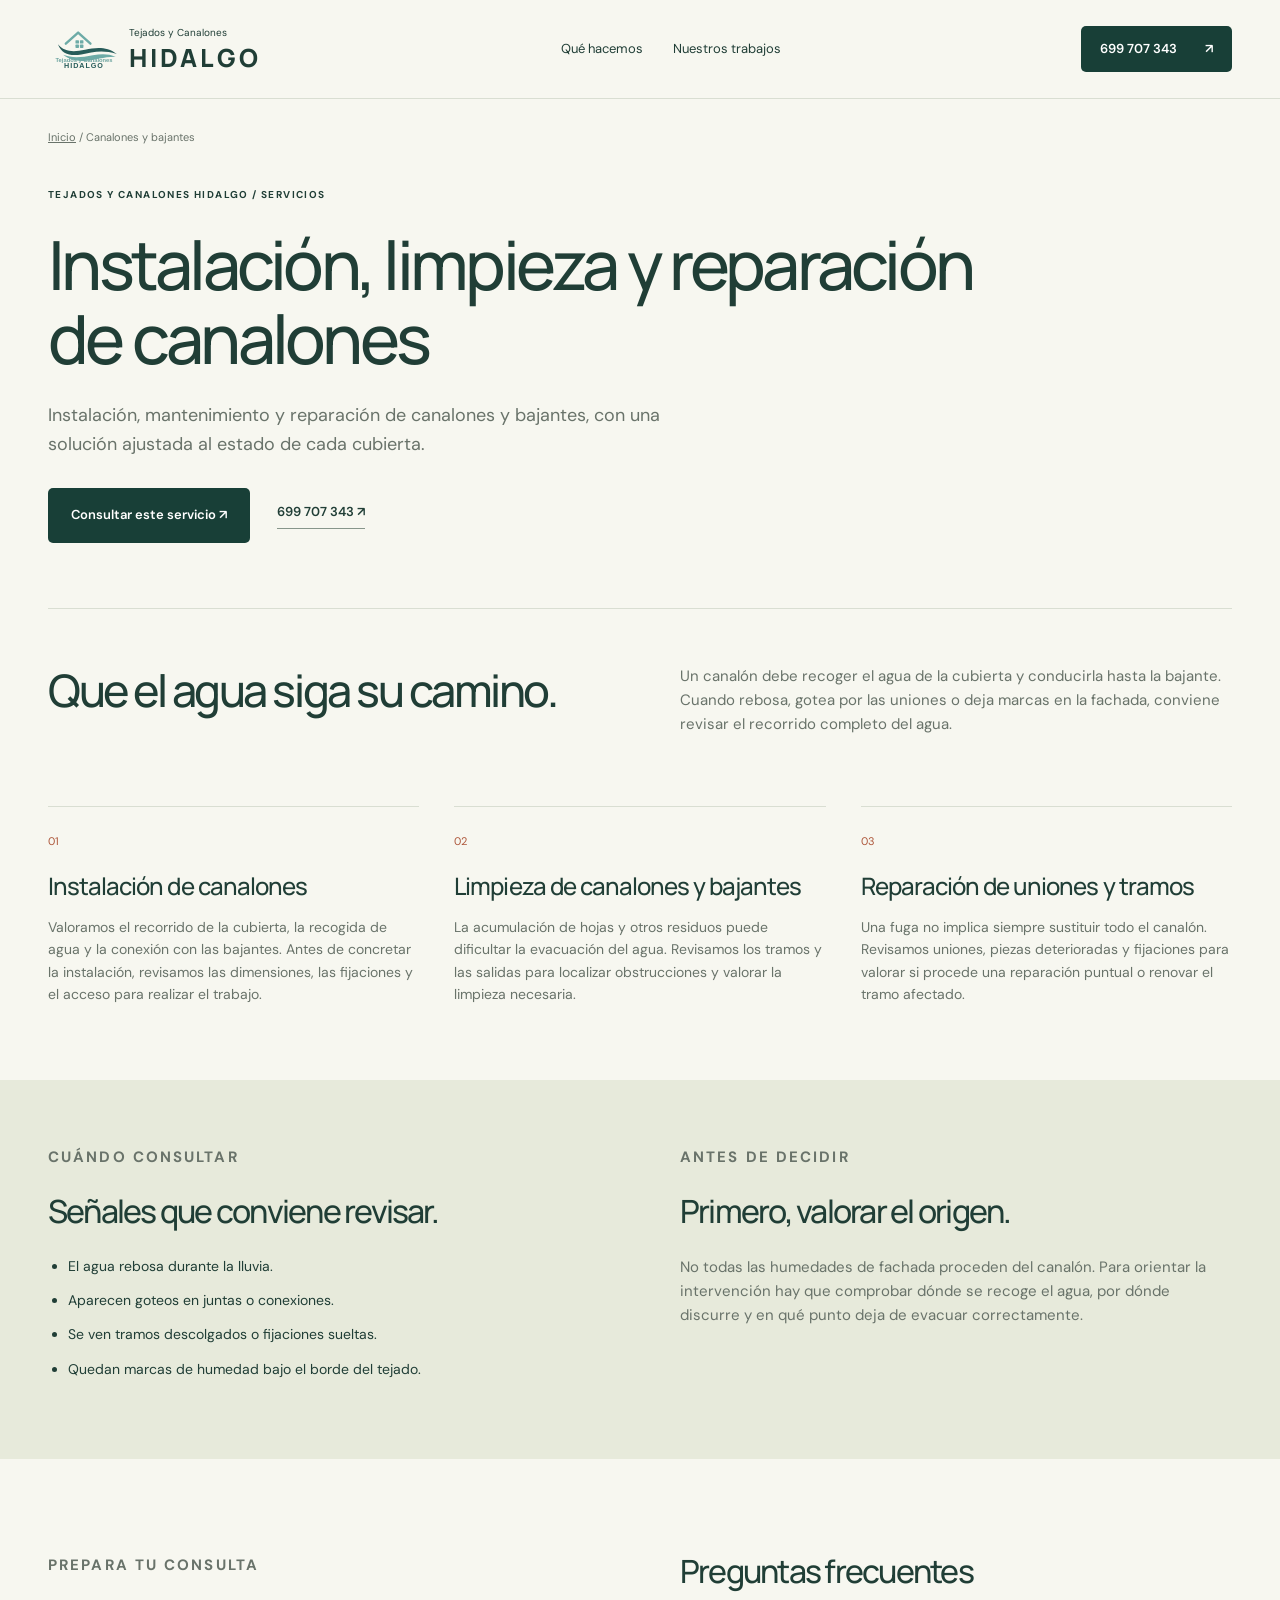
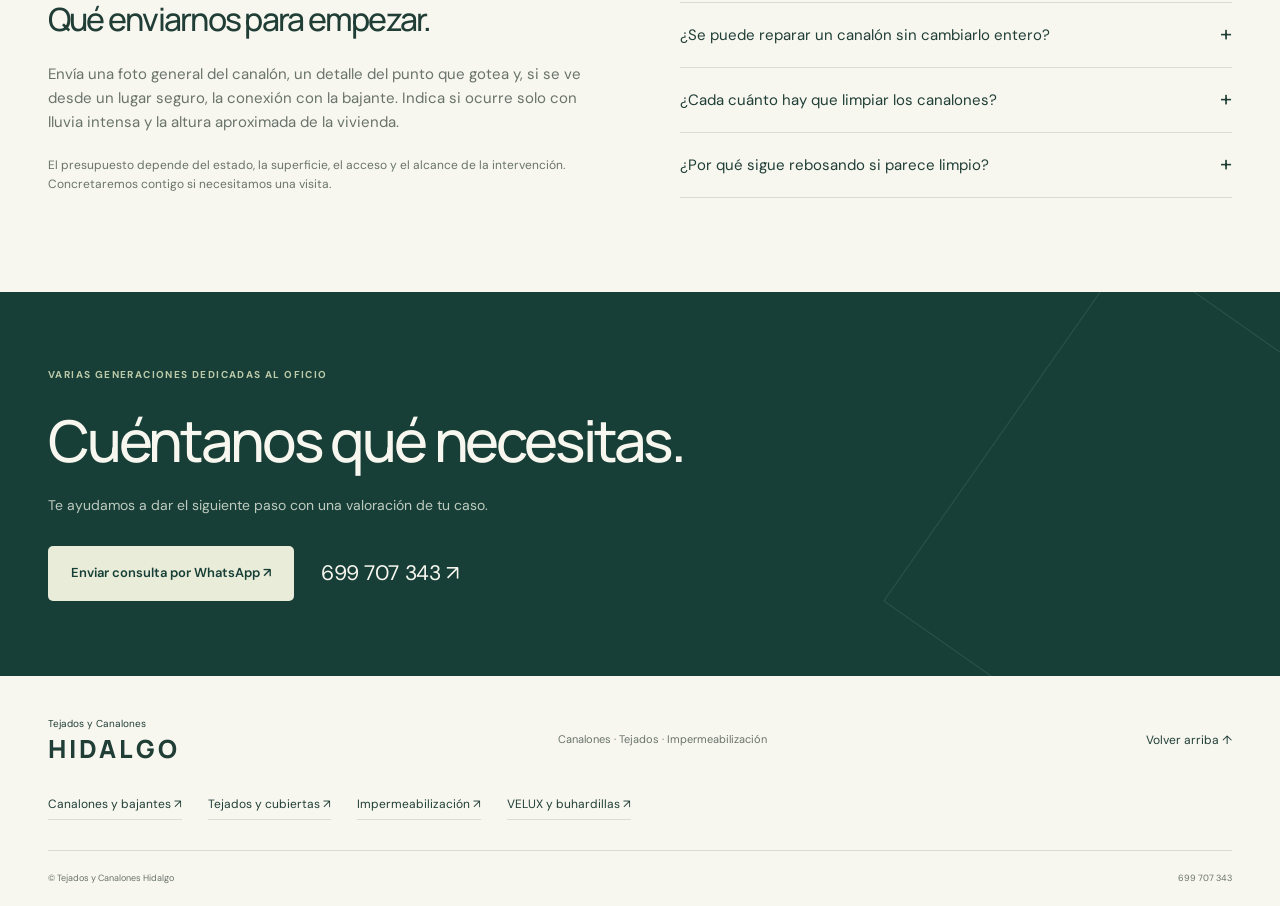
==== canalones-bajantes.html @ 4332745d "Add detailed service pages and SEO navigation" ====
<!doctype html><html lang="es"><head><meta charset="utf-8"><meta name="viewport" content="width=device-width,initial-scale=1"><title>Instalación, limpieza y reparación de canalones | Hidalgo</title><meta name="description" content="Instalación, limpieza y reparación de canalones y bajantes. Consulta tu caso con Tejados y Canalones Hidalgo y solicita una valoración."><meta name="robots" content="index,follow"><meta name="theme-color" content="#183f37"><link rel="canonical" href="https://deejayivo.github.io/canalones/canalones-bajantes.html"><link rel="stylesheet" href="styles.css"><link rel="icon" href="assets/logo-hidalgo.svg" type="image/svg+xml"><meta property="og:type" content="website"><meta property="og:locale" content="es_ES"><meta property="og:title" content="Instalación, limpieza y reparación de canalones | Hidalgo"><meta property="og:description" content="Instalación, limpieza y reparación de canalones y bajantes. Consulta tu caso con Tejados y Canalones Hidalgo y solicita una valoración."><meta property="og:url" content="https://deejayivo.github.io/canalones/canalones-bajantes.html"><meta property="og:image" content="https://deejayivo.github.io/canalones/assets/photos/cubierta-teja-roja.jpg"><meta name="twitter:card" content="summary_large_image"><script type="application/ld+json">{"@context": "https://schema.org", "@graph": [{"@type": "Service", "@id": "https://deejayivo.github.io/canalones/canalones-bajantes.html#servicio", "name": "Instalación, limpieza y reparación de canalones", "description": "Instalación, limpieza y reparación de canalones y bajantes. Consulta tu caso con Tejados y Canalones Hidalgo y solicita una valoración.", "url": "https://deejayivo.github.io/canalones/canalones-bajantes.html", "provider": {"@type": "RoofingContractor", "@id": "https://deejayivo.github.io/canalones/#empresa", "name": "Tejados y Canalones Hidalgo", "telephone": "+34699707343", "url": "https://deejayivo.github.io/canalones/"}, "areaServed": ["Segovia", "Madrid", "Castilla y León", "Cantabria"]}, {"@type": "BreadcrumbList", "itemListElement": [{"@type": "ListItem", "position": 1, "name": "Inicio", "item": "https://deejayivo.github.io/canalones/"}, {"@type": "ListItem", "position": 2, "name": "Canalones y bajantes", "item": "https://deejayivo.github.io/canalones/canalones-bajantes.html"}]}]}</script><script src="script.js" defer></script></head><body><a class="skip-link" href="#contenido">Saltar al contenido</a><header class="header"><div class="container header-inner"><a class="brand" href="index.html" aria-label="Tejados y Canalones Hidalgo, inicio"><img src="assets/logo-hidalgo.svg" alt="" width="88" height="50"><span>Tejados y Canalones<strong>HIDALGO</strong></span></a><nav aria-label="Navegación principal"><a href="index.html#servicios">Qué hacemos</a><a href="index.html#trabajos">Nuestros trabajos</a></nav><a class="button header-call" href="tel:+34699707343">699 707 343 <span aria-hidden="true">↗</span></a></div></header><main id="contenido"><section class="service-hero container"><p class="breadcrumbs"><a href="index.html">Inicio</a> / Canalones y bajantes</p><p class="eyebrow">Tejados y Canalones Hidalgo / Servicios</p><h1>Instalación, limpieza y reparación de canalones</h1><p class="service-lead">Instalación, mantenimiento y reparación de canalones y bajantes, con una solución ajustada al estado de cada cubierta.</p><div class="actions"><a class="button" href="https://wa.me/34699707343?text=Hola%2C%20quisiera%20consultar%20sobre%20canalones%20y%20bajantes.">Consultar este servicio ↗</a><a class="text-link" href="tel:+34699707343">699 707 343 ↗</a></div></section><section class="service-intro container"><h2>Que el agua siga su camino.</h2><p>Un canalón debe recoger el agua de la cubierta y conducirla hasta la bajante. Cuando rebosa, gotea por las uniones o deja marcas en la fachada, conviene revisar el recorrido completo del agua.</p></section><section class="container service-detail" aria-label="Qué incluye el servicio"><article><span class="service-number">01</span><h2>Instalación de canalones</h2><p>Valoramos el recorrido de la cubierta, la recogida de agua y la conexión con las bajantes. Antes de concretar la instalación, revisamos las dimensiones, las fijaciones y el acceso para realizar el trabajo.</p></article><article><span class="service-number">02</span><h2>Limpieza de canalones y bajantes</h2><p>La acumulación de hojas y otros residuos puede dificultar la evacuación del agua. Revisamos los tramos y las salidas para localizar obstrucciones y valorar la limpieza necesaria.</p></article><article><span class="service-number">03</span><h2>Reparación de uniones y tramos</h2><p>Una fuga no implica siempre sustituir todo el canalón. Revisamos uniones, piezas deterioradas y fijaciones para valorar si procede una reparación puntual o renovar el tramo afectado.</p></article></section><section class="service-diagnosis"><div class="container service-columns"><div><p class="eyebrow">Cuándo consultar</p><h2>Señales que conviene revisar.</h2><ul><li>El agua rebosa durante la lluvia.</li><li>Aparecen goteos en juntas o conexiones.</li><li>Se ven tramos descolgados o fijaciones sueltas.</li><li>Quedan marcas de humedad bajo el borde del tejado.</li></ul></div><div><p class="eyebrow">Antes de decidir</p><h2>Primero, valorar el origen.</h2><p>No todas las humedades de fachada proceden del canalón. Para orientar la intervención hay que comprobar dónde se recoge el agua, por dónde discurre y en qué punto deja de evacuar correctamente.</p></div></div></section><section class="section container service-columns"><div><p class="eyebrow">Prepara tu consulta</p><h2>Qué enviarnos para empezar.</h2><p>Envía una foto general del canalón, un detalle del punto que gotea y, si se ve desde un lugar seguro, la conexión con la bajante. Indica si ocurre solo con lluvia intensa y la altura aproximada de la vivienda.</p><p class="service-small">El presupuesto depende del estado, la superficie, el acceso y el alcance de la intervención. Concretaremos contigo si necesitamos una visita.</p></div><div class="questions"><h2>Preguntas frecuentes</h2><details><summary>¿Se puede reparar un canalón sin cambiarlo entero?</summary><p>Depende de su estado. Una unión o un tramo localizado puede admitir reparación; si hay deterioro general, habrá que valorar la sustitución. La decisión se toma después de revisar el conjunto.</p></details><details><summary>¿Cada cuánto hay que limpiar los canalones?</summary><p>No hay una frecuencia única para todas las viviendas. Influyen la presencia de árboles, la acumulación de residuos y la exposición. Una revisión permite acordar un mantenimiento adecuado.</p></details><details><summary>¿Por qué sigue rebosando si parece limpio?</summary><p>El origen puede estar en la salida, en la bajante, en la colocación o en otro punto del recorrido. Por eso conviene valorar la evacuación completa, no solo el tramo donde se ve el agua.</p></details></div></section><section class="contact"><div class="container"><p class="eyebrow">Varias generaciones dedicadas al oficio</p><h2>Cuéntanos qué necesitas.</h2><p>Te ayudamos a dar el siguiente paso con una valoración de tu caso.</p><div class="actions"><a class="button light" href="https://wa.me/34699707343?text=Hola%2C%20quisiera%20consultar%20sobre%20canalones%20y%20bajantes.">Enviar consulta por WhatsApp ↗</a><a class="contact-phone" href="tel:+34699707343">699 707 343 ↗</a></div></div></section></main><footer><div class="container footer-inner"><a class="brand" href="index.html"><span>Tejados y Canalones<strong>HIDALGO</strong></span></a><p>Canalones · Tejados · Impermeabilización</p><a href="#contenido">Volver arriba ↑</a></div><div class="container"><nav class="service-links" aria-label="Servicios"><a href="canalones-bajantes.html">Canalones y bajantes ↗</a><a href="reparacion-tejados.html">Tejados y cubiertas ↗</a><a href="impermeabilizacion-cubiertas-terrazas.html">Impermeabilización ↗</a><a href="velux-buhardillas.html">VELUX y buhardillas ↗</a></nav></div><div class="container footer-bottom"><span>© Tejados y Canalones Hidalgo</span><a href="tel:+34699707343">699 707 343</a></div></footer><div class="mobile-contact"><a href="tel:+34699707343">Llamar ↗</a><a href="https://wa.me/34699707343">WhatsApp ↗</a></div><dialog class="lightbox" aria-label="Fotografía de trabajo ampliada"><button class="close-lightbox" aria-label="Cerrar fotografía">Cerrar ×</button><img alt=""><p></p></dialog></body></html>
---- styles.css ----
@import url('https://fonts.googleapis.com/css2?family=DM+Sans:wght@400;500;600;700&family=Manrope:wght@400;500;600;650;700;750;800&display=swap');
:root{--paper:#f7f7f0;--ink:#203e36;--muted:#69736a;--green:#183f37;--line:#d9ded2;--accent:#ad563a;--font:'DM Sans',Arial,sans-serif}*{box-sizing:border-box}html{scroll-behavior:smooth;scroll-padding-top:110px}body{margin:0;background:var(--paper);color:var(--ink);font-family:var(--font);font-size:16px;line-height:1.6}a{color:inherit;text-decoration:none}button{font:inherit}img{display:block;max-width:100%;object-fit:cover}figure,p,h1,h2,h3{margin:0}a,button,summary{-webkit-tap-highlight-color:transparent}a:focus-visible,button:focus-visible,summary:focus-visible{outline:3px solid #be633f;outline-offset:5px}::selection{background:#d7dfbd}.container{width:min(1240px,calc(100% - 96px));margin-inline:auto}.topbar{background:var(--green);color:#eff1e6;font-size:11px;letter-spacing:.05em}.topbar .container{display:flex;justify-content:space-between;padding-block:9px}.header{background:var(--paper);position:sticky;top:0;z-index:10;border-bottom:1px solid var(--line)}.header-inner{height:98px;display:flex;align-items:center;justify-content:space-between;gap:24px}.brand{display:flex;align-items:center;gap:9px;line-height:1.25;font-size:10px}.brand img{width:72px;height:44px;object-fit:contain;mix-blend-mode:multiply}.brand strong{display:block;font:800 25px/1.1 'Manrope',Arial,sans-serif;letter-spacing:.11em;margin-top:4px}nav{display:flex;gap:30px;font-size:13px}nav a:hover,.text-link:hover{color:var(--accent)}.button{display:inline-flex;align-items:center;justify-content:center;gap:28px;background:var(--green);color:white;font-size:13px;font-weight:600;padding:17px 23px;border-radius:5px;transition:background .2s,transform .2s}.button:hover{background:#2e5a49;transform:translateY(-2px)}.header-call{padding:13px 19px}.hero{display:grid;grid-template-columns:1fr 1fr;gap:65px;padding-block:55px 66px;align-items:center}.eyebrow{text-transform:uppercase;letter-spacing:.14em;font-size:10px;font-weight:700;display:flex;align-items:center;gap:8px;margin-bottom:24px}.eyebrow>span{width:6px;height:6px;background:var(--accent);border-radius:50%}h1,h2,h3{font-family:'Manrope',Arial,sans-serif;font-weight:500}h1{font-size:clamp(64px,7.4vw,104px);line-height:1.04;letter-spacing:-.075em}h1 em{font-style:normal;color:var(--accent)}.hero-description{max-width:425px;font-size:16px;color:var(--muted);margin-top:26px;line-height:1.8}.actions{display:flex;align-items:center;flex-wrap:wrap;gap:27px;margin-top:30px}.text-link{font-size:13px;font-weight:600;border-bottom:1px solid #87968b;padding-bottom:5px;display:inline-block}.hero-note{display:flex;align-items:center;gap:15px;margin-top:45px;padding-top:22px;border-top:1px solid var(--line);font-size:11px;color:var(--muted);max-width:400px}.hero-note strong{font-weight:500;color:var(--ink)}.note-icon{font-size:32px;font-weight:400}.hero-visual{position:relative;min-width:0;height:535px;border-radius:7px 7px 70px 7px}.hero-visual>img{width:100%;height:100%;border-radius:inherit;object-position:center 58%}.image-label{position:absolute;top:20px;left:20px;color:white;font-size:9px;letter-spacing:.08em;background:#17372c88;padding:7px 11px;border-radius:3px}.photo-tag{position:absolute;bottom:26px;left:-28px;background:#e8ebd7;padding:21px 27px;min-width:275px;border-radius:4px}.photo-tag>span{font-size:8px;letter-spacing:.11em}.photo-tag strong{display:block;font:500 24px/1.25 'Manrope',Arial,sans-serif;letter-spacing:-.04em;margin-top:9px}.photo-tag b{position:absolute;right:20px;bottom:18px;font-size:24px;font-weight:400}.specialties{border-block:1px solid var(--line)}.specialties .container{display:flex;justify-content:space-between;align-items:center;gap:20px;padding-block:23px;font-size:12px}.specialties i{color:var(--accent);font-style:normal;font-size:22px}.section{padding-block:94px}.section-head{display:flex;align-items:flex-end;justify-content:space-between;gap:65px;margin-bottom:42px}h2{font-size:clamp(32px,3.5vw,46px);line-height:1.16;letter-spacing:-.055em}.section-head>p{max-width:340px;color:var(--muted);font-size:13px}.services{display:grid;grid-template-columns:repeat(3,1fr);border-top:1px solid var(--line)}.services article{padding:28px 32px 0 0;display:flex;flex-direction:column}.services article+article{border-left:1px solid var(--line);padding-left:32px}.service-number{font-size:11px;color:var(--accent);margin-bottom:30px}.services h3{font-size:26px;line-height:1.25;letter-spacing:-.04em}.services p{font-size:13px;color:var(--muted);margin-top:17px;max-width:310px;flex:1}.services a{display:flex;justify-content:space-between;font-size:12px;margin-top:28px;border-bottom:1px solid var(--line);padding-bottom:16px}.services a:hover{color:var(--accent)}.work-section{background:#eaece2;padding-block:85px}.work-grid{display:grid;grid-template-columns:repeat(6,1fr);gap:30px 24px}.work-card{min-width:0;grid-column:span 2}.work-0,.work-1{grid-column:span 3}.photo-link{display:block;position:relative;overflow:hidden;border-radius:5px}.work-card img{width:100%;height:280px;transition:transform .4s}.work-0 img,.work-1 img{height:400px}.photo-link:hover img{transform:scale(1.035)}.expand{position:absolute;right:14px;bottom:14px;width:34px;height:34px;display:grid;place-items:center;background:var(--paper);border-radius:50%}.work-card figcaption{padding-top:14px}.work-card figcaption span{font-size:10px;text-transform:uppercase;letter-spacing:.08em;color:#5f6f60}.work-card figcaption p{font-size:14px;margin-top:4px}.process{display:grid;grid-template-columns:1fr 1fr;gap:100px}.process>div>p:not(.eyebrow){max-width:340px;color:var(--muted);font-size:14px;margin-block:22px}.process ol{list-style:none;padding:0;margin:0}.process li{display:flex;gap:25px;padding:24px 0;border-bottom:1px solid var(--line)}.process li:first-child{padding-top:0}.process li>span{font-size:11px;color:var(--accent);padding-top:6px}.process h3{font-size:21px;letter-spacing:-.03em}.process li p{font-size:13px;color:var(--muted);margin-top:8px}.zones{background:#e7eadb;padding-block:75px}.zones-inner{display:grid;grid-template-columns:1fr 1fr;gap:100px}.zones p:not(.eyebrow){font-size:14px;max-width:420px;margin:20px 0;color:#5c6b5c}.zones ul{list-style:none;padding:0;margin:0}.zones li{display:flex;justify-content:space-between;align-items:center;border-bottom:1px solid #c6ceba;padding:20px 0;gap:18px}.zones li span{font-family:'Manrope',Arial,sans-serif;font-size:26px;letter-spacing:-.04em}.zones small{font-size:11px;color:#5c6b5c}.faq{display:grid;grid-template-columns:1fr 1.35fr;gap:65px}.questions details{border-bottom:1px solid var(--line);padding:20px 0}.questions details:first-child{padding-top:0}summary{cursor:pointer;list-style:none;display:flex;justify-content:space-between;gap:25px;font-size:15px}summary::-webkit-details-marker{display:none}summary:after{content:'+';font-size:22px;line-height:1}details[open] summary:after{content:'−'}details p{font-size:13px;color:var(--muted);margin-top:16px;max-width:520px}.contact{background:var(--green);color:var(--paper);padding-block:75px;position:relative;overflow:hidden}.contact:after{content:'';position:absolute;right:-120px;top:40px;width:430px;height:430px;border:1px solid #ffffff18;transform:rotate(35deg);pointer-events:none}.contact h2{font-size:clamp(36px,4.5vw,60px)}.contact .eyebrow{color:#bccaaa}.contact-inner>p:not(.eyebrow){color:#becbc0;margin-top:20px;font-size:14px}.button.light{background:#e8ecd8;color:var(--green)}.button.light:hover{background:white}.contact-phone{font-size:21px;letter-spacing:-.02em}footer{padding:42px 0 20px}.footer-inner{display:flex;justify-content:space-between;gap:30px;align-items:center}.footer-inner p{font-size:11px;color:var(--muted)}.footer-inner>a:last-child{font-size:12px}.footer-bottom{display:flex;justify-content:space-between;font-size:9px;color:var(--muted);border-top:1px solid var(--line);padding-top:20px;margin-top:30px}.mobile-contact{display:none}.skip-link{position:fixed;top:-80px;left:16px;background:white;padding:12px;z-index:99}.skip-link:focus{top:16px}.lightbox{padding:55px 20px 20px;background:#f7f7f0;border:0;border-radius:5px;max-width:90vw;max-height:94dvh}.lightbox::backdrop{background:#10251ee8}.lightbox img{max-height:75dvh;width:auto;margin:auto;object-fit:contain}.lightbox p{font-size:12px;margin-top:12px}.close-lightbox{position:absolute;right:16px;top:10px;background:transparent;border:0;cursor:pointer;color:var(--green);padding:5px}
@media(min-width:1500px){.hero{gap:90px}.hero-visual{height:580px}}@media(max-width:1050px){.container{width:calc(100% - 56px)}nav{gap:18px;font-size:11px}.hero{gap:35px}.hero-visual{height:500px}.hero h1{font-size:78px}.hero .actions{gap:18px}.hero .button{gap:15px;padding:15px}.hero-note{margin-top:28px}.process,.zones-inner{gap:55px}.header-inner{gap:16px}.brand img{width:50px}.brand strong{font-size:22px}}@media(max-width:760px){html{scroll-padding-top:90px}.container{width:calc(100% - 40px)}.topbar .container{justify-content:center;font-size:9px}.topbar a{display:none}.header-inner{height:77px}.brand{font-size:8px;gap:5px}.brand strong{font-size:20px}.brand img{width:44px;height:36px}nav{display:none}.header-call{font-size:11px;padding:11px 12px;gap:10px}.hero{grid-template-columns:1fr;gap:30px;padding-block:36px 42px}.hero h1{font-size:clamp(60px,19.5vw,76px)}.hero .eyebrow{font-size:8px;margin-bottom:20px}.hero-description{font-size:14px;max-width:390px;margin-top:23px}.hero .actions{margin-top:24px}.hero-note{margin-top:25px;padding-top:18px;font-size:10px}.hero-visual{height:425px;margin-left:12px}.photo-tag{left:-12px;bottom:22px;min-width:245px;padding:17px 22px}.photo-tag strong{font-size:22px}.specialties .container{display:grid;grid-template-columns:1fr 1fr;gap:12px 18px;padding-block:20px;font-size:10px}.specialties i{display:none}.specialties span:before{content:'✳';color:var(--accent);margin-right:8px}.section{padding-block:58px}.section-head{display:block;margin-bottom:30px}.section-head>p{margin-top:20px;max-width:420px}.eyebrow{margin-bottom:17px}h2{font-size:34px}.services{grid-template-columns:1fr}.services article,.services article+article{padding:24px 0;border-left:0;border-bottom:1px solid var(--line)}.service-number{margin-bottom:14px}.services h3{font-size:25px}.services h3 br{display:none}.services p{max-width:none;margin-top:12px}.services a{margin-top:18px;padding-bottom:0;border-bottom:0}.work-section{padding-block:55px}.work-grid{grid-template-columns:1fr 1fr;gap:25px 16px}.work-card,.work-0,.work-1{grid-column:span 1}.work-0{grid-column:span 2}.work-card img,.work-1 img{height:210px}.work-0 img{height:355px}.work-card figcaption span{font-size:8px}.work-card figcaption p{font-size:11px}.process,.zones-inner,.faq{grid-template-columns:1fr;gap:35px}.process li{padding-block:20px}.zones{padding-block:55px}.zones li span{font-size:23px}.zones li{padding-block:16px}.contact{padding-block:55px}.contact h2{font-size:36px}.contact .actions{align-items:flex-start;flex-direction:column;gap:22px}.contact-phone{font-size:22px}.contact:after{right:-300px}.footer-inner{align-items:flex-start;flex-wrap:wrap;gap:22px}.footer-inner p{font-size:10px}.footer-inner>a:last-child{font-size:11px}.footer-bottom{gap:20px;font-size:8px}footer{padding-bottom:90px}.mobile-contact{display:flex;position:fixed;bottom:0;left:0;right:0;z-index:20;background:var(--paper);padding:10px 20px calc(10px + env(safe-area-inset-bottom));gap:10px;border-top:1px solid var(--line)}.mobile-contact a{flex:1;text-align:center;background:var(--green);color:white;border-radius:4px;font-size:12px;padding:12px}.mobile-contact a:first-child{color:var(--green);background:#e7eadb}}@media(prefers-reduced-motion:reduce){html{scroll-behavior:auto}*,*:before,*:after{transition:none!important}}

/* Trabajos agrupados por tipo de intervención */
.gallery-group+.gallery-group{margin-top:55px;padding-top:35px;border-top:1px solid #cbd2c2}.gallery-heading{display:flex;align-items:baseline;justify-content:space-between;gap:25px;margin-bottom:24px}.gallery-heading h3{font-size:28px;line-height:1.25;letter-spacing:-.04em}.gallery-heading>p{font-size:13px;color:var(--muted)}.paired-grid{display:grid;grid-template-columns:repeat(2,minmax(0,1fr));gap:24px}.paired-grid .work-card{grid-column:auto}.paired-grid img{height:420px;object-position:center}@media(max-width:760px){.gallery-heading{display:block;margin-bottom:20px}.gallery-heading h3{font-size:25px}.gallery-heading>p{margin-top:9px;font-size:12px}.gallery-group+.gallery-group{margin-top:36px;padding-top:28px}.paired-grid{gap:16px}.paired-grid img{height:245px}.paired-grid figcaption p{font-size:11px}}

/* Páginas de servicios */
.service-links{display:flex;flex-wrap:wrap;gap:14px 26px;margin-top:28px;font-size:12px}.service-links a{border-bottom:1px solid var(--line);padding:5px 0}.service-hero{padding-block:30px 65px}.breadcrumbs{font-size:11px;color:var(--muted);margin-bottom:40px}.breadcrumbs a{text-decoration:underline}.service-hero h1{max-width:1000px;font-size:clamp(40px,5.3vw,72px);line-height:1.1;letter-spacing:-.055em;overflow-wrap:break-word}.service-lead{max-width:680px;color:var(--muted);font-size:18px;margin-top:25px}.service-intro{display:grid;grid-template-columns:1fr 1fr;gap:80px;padding-block:55px;border-top:1px solid var(--line)}.service-intro p,.service-columns>div>p{color:var(--muted);font-size:15px}.service-detail{display:grid;grid-template-columns:repeat(3,minmax(0,1fr));gap:35px;padding-block:15px 75px}.service-detail article{border-top:1px solid var(--line);padding-top:20px}.service-detail h2{font-size:24px;line-height:1.25;margin-block:18px 15px;letter-spacing:-.04em;overflow-wrap:break-word}.service-detail p{font-size:14px;color:var(--muted)}.service-diagnosis{background:#e7eadb;padding-block:65px}.service-columns{display:grid;grid-template-columns:1fr 1fr;gap:80px}.service-columns h2{font-size:32px;margin-bottom:24px}.service-columns ul{padding-left:20px;font-size:14px}.service-columns li{margin-bottom:12px}.service-columns .service-small{font-size:12px;margin-top:22px}.service-photos{display:grid;grid-template-columns:repeat(2,minmax(0,1fr));gap:28px}.service-photos img{height:400px;width:100%}.service-photos .work-card{grid-column:auto}.service-photos .work-card:last-child:nth-child(odd){grid-column:1/-1}.service-photos .work-card:last-child:nth-child(odd) img{height:380px}.service-columns .questions h2{margin-bottom:12px}.service-columns .questions details:first-of-type{border-top:1px solid var(--line)}.contact .container>p:not(.eyebrow){margin-top:20px;color:#becbc0;font-size:14px}@media(max-width:900px){.service-intro,.service-columns{gap:40px}.service-detail{gap:22px}.service-detail h2{font-size:22px}.service-hero h1{font-size:52px}}@media(max-width:760px){.service-hero{padding-block:23px 40px}.breadcrumbs{margin-bottom:30px}.service-hero h1{font-size:clamp(32px,9.3vw,44px)}.service-lead{font-size:15px;margin-top:20px}.service-intro,.service-columns,.service-detail{grid-template-columns:1fr;gap:25px}.service-intro{padding-block:35px}.service-intro h2{font-size:30px}.service-detail{padding-block:0 40px;gap:25px}.service-detail h2{font-size:25px}.service-diagnosis{padding-block:42px}.service-columns h2{font-size:28px;margin-bottom:18px}.service-columns>div>p{font-size:14px}.service-photos{gap:22px;grid-template-columns:1fr}.service-photos .work-card:last-child:nth-child(odd){grid-column:auto}.service-photos img,.service-photos .work-card:last-child:nth-child(odd) img{height:340px}.service-links{display:grid;grid-template-columns:1fr 1fr;font-size:11px;gap:10px 18px}}
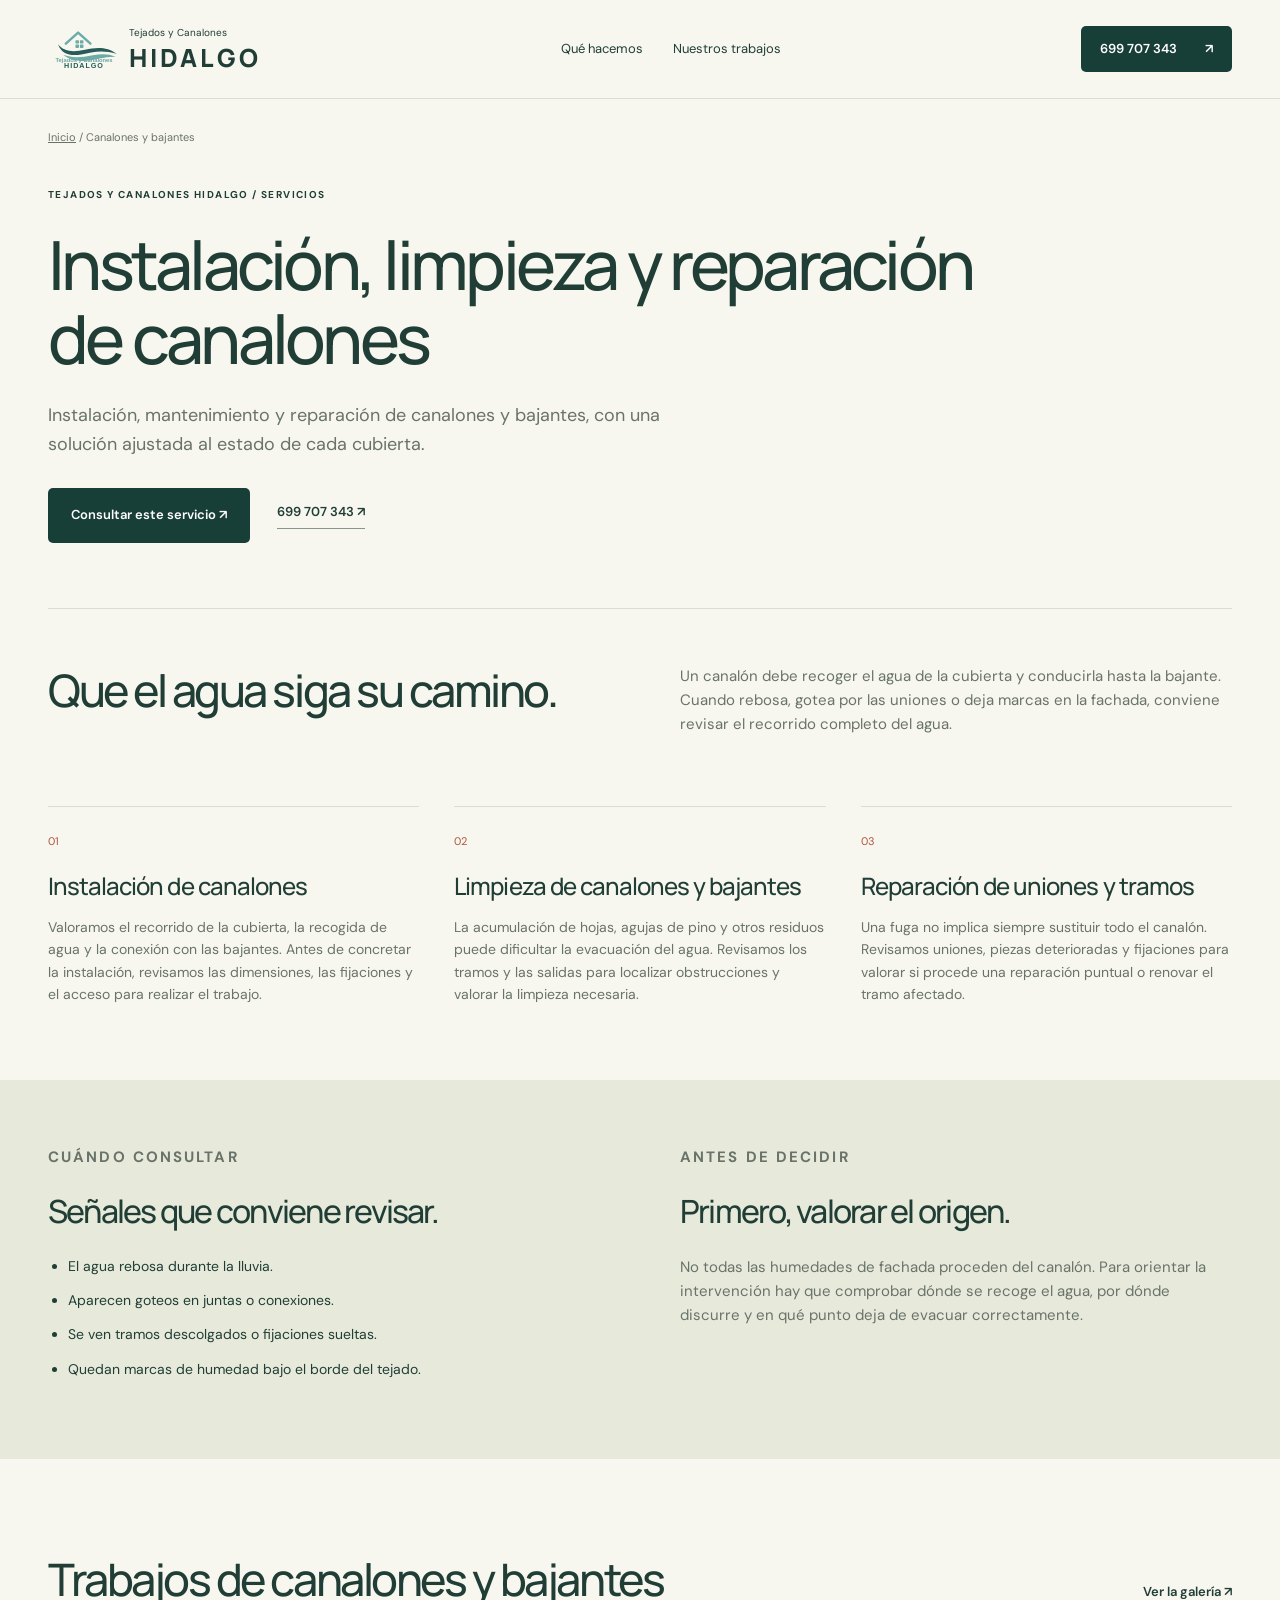
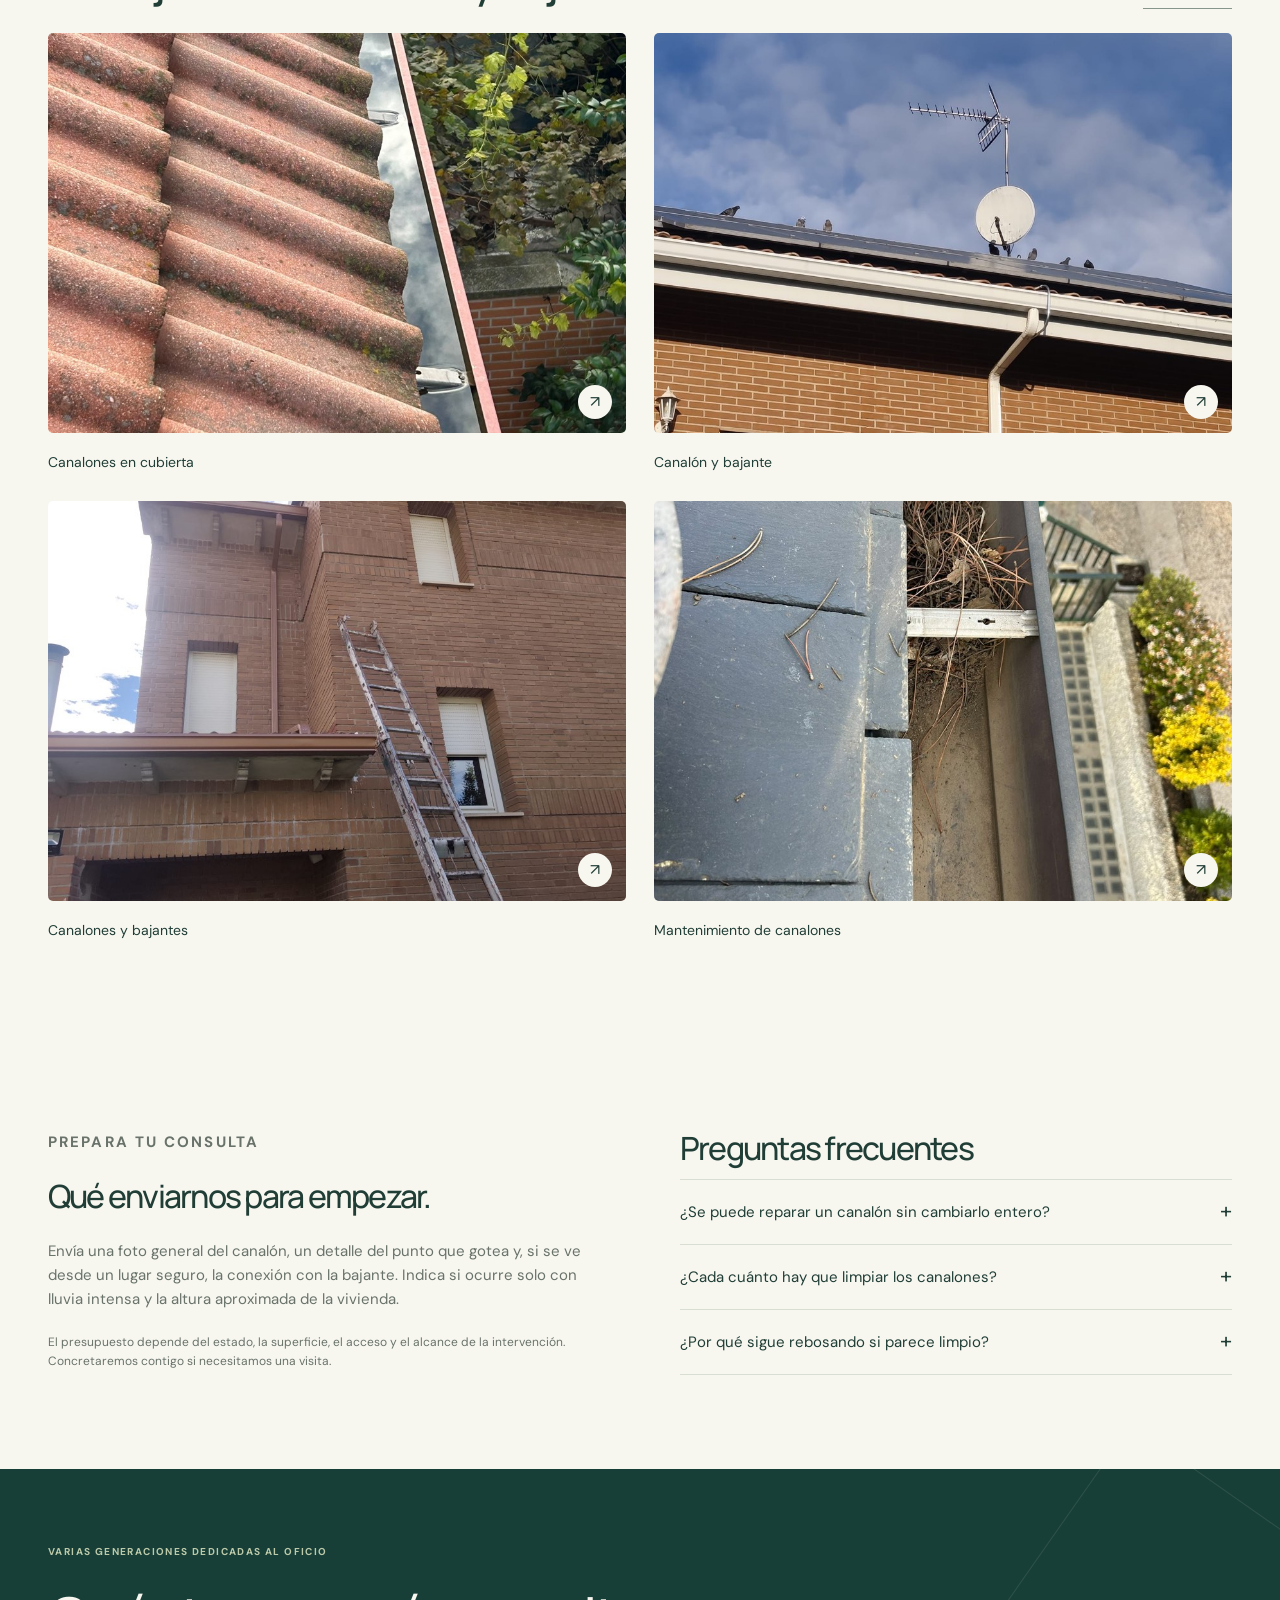
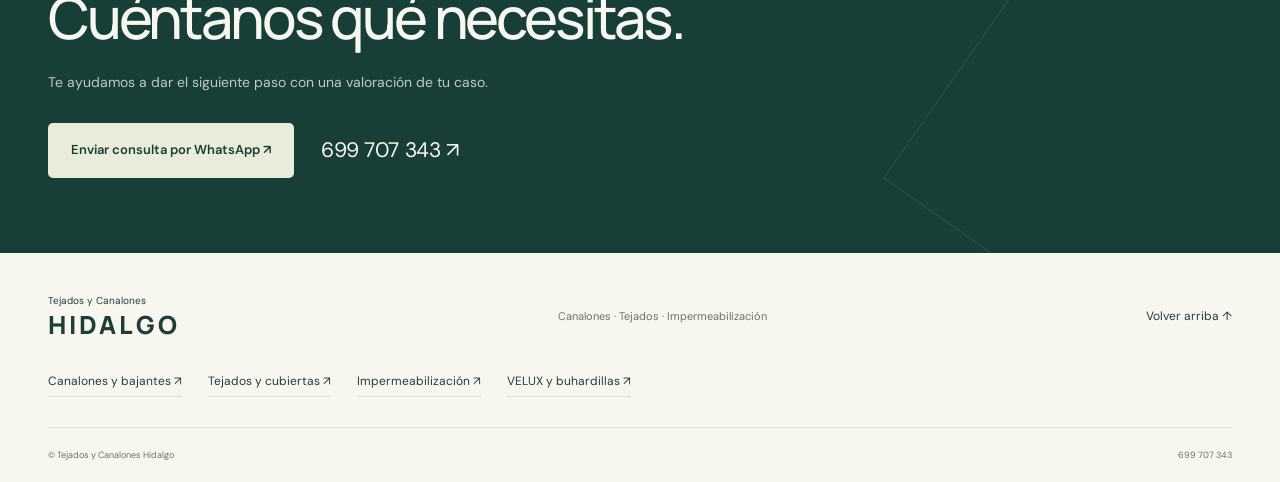
==== commit cd10db99: "Show new gutter and roof repair galleries" ====
--- a/canalones-bajantes.html
+++ b/canalones-bajantes.html
@@ -1 +1 @@
-<!doctype html><html lang="es"><head><meta charset="utf-8"><meta name="viewport" content="width=device-width,initial-scale=1"><title>Instalación, limpieza y reparación de canalones | Hidalgo</title><meta name="description" content="Instalación, limpieza y reparación de canalones y bajantes. Consulta tu caso con Tejados y Canalones Hidalgo y solicita una valoración."><meta name="robots" content="index,follow"><meta name="theme-color" content="#183f37"><link rel="canonical" href="https://deejayivo.github.io/canalones/canalones-bajantes.html"><link rel="stylesheet" href="styles.css"><link rel="icon" href="assets/logo-hidalgo.svg" type="image/svg+xml"><meta property="og:type" content="website"><meta property="og:locale" content="es_ES"><meta property="og:title" content="Instalación, limpieza y reparación de canalones | Hidalgo"><meta property="og:description" content="Instalación, limpieza y reparación de canalones y bajantes. Consulta tu caso con Tejados y Canalones Hidalgo y solicita una valoración."><meta property="og:url" content="https://deejayivo.github.io/canalones/canalones-bajantes.html"><meta property="og:image" content="https://deejayivo.github.io/canalones/assets/photos/cubierta-teja-roja.jpg"><meta name="twitter:card" content="summary_large_image"><script type="application/ld+json">{"@context": "https://schema.org", "@graph": [{"@type": "Service", "@id": "https://deejayivo.github.io/canalones/canalones-bajantes.html#servicio", "name": "Instalación, limpieza y reparación de canalones", "description": "Instalación, limpieza y reparación de canalones y bajantes. Consulta tu caso con Tejados y Canalones Hidalgo y solicita una valoración.", "url": "https://deejayivo.github.io/canalones/canalones-bajantes.html", "provider": {"@type": "RoofingContractor", "@id": "https://deejayivo.github.io/canalones/#empresa", "name": "Tejados y Canalones Hidalgo", "telephone": "+34699707343", "url": "https://deejayivo.github.io/canalones/"}, "areaServed": ["Segovia", "Madrid", "Castilla y León", "Cantabria"]}, {"@type": "BreadcrumbList", "itemListElement": [{"@type": "ListItem", "position": 1, "name": "Inicio", "item": "https://deejayivo.github.io/canalones/"}, {"@type": "ListItem", "position": 2, "name": "Canalones y bajantes", "item": "https://deejayivo.github.io/canalones/canalones-bajantes.html"}]}]}</script><script src="script.js" defer></script></head><body><a class="skip-link" href="#contenido">Saltar al contenido</a><header class="header"><div class="container header-inner"><a class="brand" href="index.html" aria-label="Tejados y Canalones Hidalgo, inicio"><img src="assets/logo-hidalgo.svg" alt="" width="88" height="50"><span>Tejados y Canalones<strong>HIDALGO</strong></span></a><nav aria-label="Navegación principal"><a href="index.html#servicios">Qué hacemos</a><a href="index.html#trabajos">Nuestros trabajos</a></nav><a class="button header-call" href="tel:+34699707343">699 707 343 <span aria-hidden="true">↗</span></a></div></header><main id="contenido"><section class="service-hero container"><p class="breadcrumbs"><a href="index.html">Inicio</a> / Canalones y bajantes</p><p class="eyebrow">Tejados y Canalones Hidalgo / Servicios</p><h1>Instalación, limpieza y reparación de canalones</h1><p class="service-lead">Instalación, mantenimiento y reparación de canalones y bajantes, con una solución ajustada al estado de cada cubierta.</p><div class="actions"><a class="button" href="https://wa.me/34699707343?text=Hola%2C%20quisiera%20consultar%20sobre%20canalones%20y%20bajantes.">Consultar este servicio ↗</a><a class="text-link" href="tel:+34699707343">699 707 343 ↗</a></div></section><section class="service-intro container"><h2>Que el agua siga su camino.</h2><p>Un canalón debe recoger el agua de la cubierta y conducirla hasta la bajante. Cuando rebosa, gotea por las uniones o deja marcas en la fachada, conviene revisar el recorrido completo del agua.</p></section><section class="container service-detail" aria-label="Qué incluye el servicio"><article><span class="service-number">01</span><h2>Instalación de canalones</h2><p>Valoramos el recorrido de la cubierta, la recogida de agua y la conexión con las bajantes. Antes de concretar la instalación, revisamos las dimensiones, las fijaciones y el acceso para realizar el trabajo.</p></article><article><span class="service-number">02</span><h2>Limpieza de canalones y bajantes</h2><p>La acumulación de hojas y otros residuos puede dificultar la evacuación del agua. Revisamos los tramos y las salidas para localizar obstrucciones y valorar la limpieza necesaria.</p></article><article><span class="service-number">03</span><h2>Reparación de uniones y tramos</h2><p>Una fuga no implica siempre sustituir todo el canalón. Revisamos uniones, piezas deterioradas y fijaciones para valorar si procede una reparación puntual o renovar el tramo afectado.</p></article></section><section class="service-diagnosis"><div class="container service-columns"><div><p class="eyebrow">Cuándo consultar</p><h2>Señales que conviene revisar.</h2><ul><li>El agua rebosa durante la lluvia.</li><li>Aparecen goteos en juntas o conexiones.</li><li>Se ven tramos descolgados o fijaciones sueltas.</li><li>Quedan marcas de humedad bajo el borde del tejado.</li></ul></div><div><p class="eyebrow">Antes de decidir</p><h2>Primero, valorar el origen.</h2><p>No todas las humedades de fachada proceden del canalón. Para orientar la intervención hay que comprobar dónde se recoge el agua, por dónde discurre y en qué punto deja de evacuar correctamente.</p></div></div></section><section class="section container service-columns"><div><p class="eyebrow">Prepara tu consulta</p><h2>Qué enviarnos para empezar.</h2><p>Envía una foto general del canalón, un detalle del punto que gotea y, si se ve desde un lugar seguro, la conexión con la bajante. Indica si ocurre solo con lluvia intensa y la altura aproximada de la vivienda.</p><p class="service-small">El presupuesto depende del estado, la superficie, el acceso y el alcance de la intervención. Concretaremos contigo si necesitamos una visita.</p></div><div class="questions"><h2>Preguntas frecuentes</h2><details><summary>¿Se puede reparar un canalón sin cambiarlo entero?</summary><p>Depende de su estado. Una unión o un tramo localizado puede admitir reparación; si hay deterioro general, habrá que valorar la sustitución. La decisión se toma después de revisar el conjunto.</p></details><details><summary>¿Cada cuánto hay que limpiar los canalones?</summary><p>No hay una frecuencia única para todas las viviendas. Influyen la presencia de árboles, la acumulación de residuos y la exposición. Una revisión permite acordar un mantenimiento adecuado.</p></details><details><summary>¿Por qué sigue rebosando si parece limpio?</summary><p>El origen puede estar en la salida, en la bajante, en la colocación o en otro punto del recorrido. Por eso conviene valorar la evacuación completa, no solo el tramo donde se ve el agua.</p></details></div></section><section class="contact"><div class="container"><p class="eyebrow">Varias generaciones dedicadas al oficio</p><h2>Cuéntanos qué necesitas.</h2><p>Te ayudamos a dar el siguiente paso con una valoración de tu caso.</p><div class="actions"><a class="button light" href="https://wa.me/34699707343?text=Hola%2C%20quisiera%20consultar%20sobre%20canalones%20y%20bajantes.">Enviar consulta por WhatsApp ↗</a><a class="contact-phone" href="tel:+34699707343">699 707 343 ↗</a></div></div></section></main><footer><div class="container footer-inner"><a class="brand" href="index.html"><span>Tejados y Canalones<strong>HIDALGO</strong></span></a><p>Canalones · Tejados · Impermeabilización</p><a href="#contenido">Volver arriba ↑</a></div><div class="container"><nav class="service-links" aria-label="Servicios"><a href="canalones-bajantes.html">Canalones y bajantes ↗</a><a href="reparacion-tejados.html">Tejados y cubiertas ↗</a><a href="impermeabilizacion-cubiertas-terrazas.html">Impermeabilización ↗</a><a href="velux-buhardillas.html">VELUX y buhardillas ↗</a></nav></div><div class="container footer-bottom"><span>© Tejados y Canalones Hidalgo</span><a href="tel:+34699707343">699 707 343</a></div></footer><div class="mobile-contact"><a href="tel:+34699707343">Llamar ↗</a><a href="https://wa.me/34699707343">WhatsApp ↗</a></div><dialog class="lightbox" aria-label="Fotografía de trabajo ampliada"><button class="close-lightbox" aria-label="Cerrar fotografía">Cerrar ×</button><img alt=""><p></p></dialog></body></html>+<!doctype html><html lang="es"><head><meta charset="utf-8"><meta name="viewport" content="width=device-width,initial-scale=1"><title>Instalación, limpieza y reparación de canalones | Hidalgo</title><meta name="description" content="Instalación, limpieza y reparación de canalones y bajantes. Consulta tu caso con Tejados y Canalones Hidalgo y solicita una valoración."><meta name="robots" content="index,follow"><meta name="theme-color" content="#183f37"><link rel="canonical" href="https://deejayivo.github.io/canalones/canalones-bajantes.html"><link rel="stylesheet" href="styles.css"><link rel="icon" href="assets/logo-hidalgo.svg" type="image/svg+xml"><meta property="og:type" content="website"><meta property="og:locale" content="es_ES"><meta property="og:title" content="Instalación, limpieza y reparación de canalones | Hidalgo"><meta property="og:description" content="Instalación, limpieza y reparación de canalones y bajantes. Consulta tu caso con Tejados y Canalones Hidalgo y solicita una valoración."><meta property="og:url" content="https://deejayivo.github.io/canalones/canalones-bajantes.html"><meta property="og:image" content="https://deejayivo.github.io/canalones/assets/photos/canalon-blanco-bajante-fachada.jpg"><meta name="twitter:card" content="summary_large_image"><script type="application/ld+json">{"@context": "https://schema.org", "@graph": [{"@type": "Service", "@id": "https://deejayivo.github.io/canalones/canalones-bajantes.html#servicio", "name": "Instalación, limpieza y reparación de canalones", "description": "Instalación, limpieza y reparación de canalones y bajantes. Consulta tu caso con Tejados y Canalones Hidalgo y solicita una valoración.", "url": "https://deejayivo.github.io/canalones/canalones-bajantes.html", "provider": {"@type": "RoofingContractor", "@id": "https://deejayivo.github.io/canalones/#empresa", "name": "Tejados y Canalones Hidalgo", "telephone": "+34699707343", "url": "https://deejayivo.github.io/canalones/"}, "areaServed": ["Segovia", "Madrid", "Castilla y León", "Cantabria"]}, {"@type": "BreadcrumbList", "itemListElement": [{"@type": "ListItem", "position": 1, "name": "Inicio", "item": "https://deejayivo.github.io/canalones/"}, {"@type": "ListItem", "position": 2, "name": "Canalones y bajantes", "item": "https://deejayivo.github.io/canalones/canalones-bajantes.html"}]}]}</script><script src="script.js" defer></script></head><body><a class="skip-link" href="#contenido">Saltar al contenido</a><header class="header"><div class="container header-inner"><a class="brand" href="index.html" aria-label="Tejados y Canalones Hidalgo, inicio"><img src="assets/logo-hidalgo.svg" alt="" width="88" height="50"><span>Tejados y Canalones<strong>HIDALGO</strong></span></a><nav aria-label="Navegación principal"><a href="index.html#servicios">Qué hacemos</a><a href="index.html#trabajos">Nuestros trabajos</a></nav><a class="button header-call" href="tel:+34699707343">699 707 343 <span aria-hidden="true">↗</span></a></div></header><main id="contenido"><section class="service-hero container"><p class="breadcrumbs"><a href="index.html">Inicio</a> / Canalones y bajantes</p><p class="eyebrow">Tejados y Canalones Hidalgo / Servicios</p><h1>Instalación, limpieza y reparación de canalones</h1><p class="service-lead">Instalación, mantenimiento y reparación de canalones y bajantes, con una solución ajustada al estado de cada cubierta.</p><div class="actions"><a class="button" href="https://wa.me/34699707343?text=Hola%2C%20quisiera%20consultar%20sobre%20canalones%20y%20bajantes.">Consultar este servicio ↗</a><a class="text-link" href="tel:+34699707343">699 707 343 ↗</a></div></section><section class="service-intro container"><h2>Que el agua siga su camino.</h2><p>Un canalón debe recoger el agua de la cubierta y conducirla hasta la bajante. Cuando rebosa, gotea por las uniones o deja marcas en la fachada, conviene revisar el recorrido completo del agua.</p></section><section class="container service-detail" aria-label="Qué incluye el servicio"><article><span class="service-number">01</span><h2>Instalación de canalones</h2><p>Valoramos el recorrido de la cubierta, la recogida de agua y la conexión con las bajantes. Antes de concretar la instalación, revisamos las dimensiones, las fijaciones y el acceso para realizar el trabajo.</p></article><article><span class="service-number">02</span><h2>Limpieza de canalones y bajantes</h2><p>La acumulación de hojas, agujas de pino y otros residuos puede dificultar la evacuación del agua. Revisamos los tramos y las salidas para localizar obstrucciones y valorar la limpieza necesaria.</p></article><article><span class="service-number">03</span><h2>Reparación de uniones y tramos</h2><p>Una fuga no implica siempre sustituir todo el canalón. Revisamos uniones, piezas deterioradas y fijaciones para valorar si procede una reparación puntual o renovar el tramo afectado.</p></article></section><section class="service-diagnosis"><div class="container service-columns"><div><p class="eyebrow">Cuándo consultar</p><h2>Señales que conviene revisar.</h2><ul><li>El agua rebosa durante la lluvia.</li><li>Aparecen goteos en juntas o conexiones.</li><li>Se ven tramos descolgados o fijaciones sueltas.</li><li>Quedan marcas de humedad bajo el borde del tejado.</li></ul></div><div><p class="eyebrow">Antes de decidir</p><h2>Primero, valorar el origen.</h2><p>No todas las humedades de fachada proceden del canalón. Para orientar la intervención hay que comprobar dónde se recoge el agua, por dónde discurre y en qué punto deja de evacuar correctamente.</p></div></div></section><section class="section container" id="trabajos-canalones"><div class="gallery-heading"><h2>Trabajos de canalones y bajantes</h2><a class="text-link" href="index.html#canalones">Ver la galería ↗</a></div><div class="service-photos gutter-gallery"><figure class="work-card "><a class="photo-link" href="assets/photos/canalon-interior-cubierta-teja.jpg" aria-label="Ampliar: Canalones en cubierta"><img src="assets/photos/canalon-interior-cubierta-teja.jpg" alt="Interior de un canalón junto a cubierta de teja" width="900" height="1200" loading="lazy"><span class="expand" aria-hidden="true">↗</span></a><figcaption><p>Canalones en cubierta</p></figcaption></figure><figure class="work-card "><a class="photo-link" href="assets/photos/canalon-blanco-bajante-fachada.jpg" aria-label="Ampliar: Canalón y bajante"><img src="assets/photos/canalon-blanco-bajante-fachada.jpg" alt="Canalón blanco conectado a una bajante en fachada" width="900" height="1200" loading="lazy"><span class="expand" aria-hidden="true">↗</span></a><figcaption><p>Canalón y bajante</p></figcaption></figure><figure class="work-card "><a class="photo-link" href="assets/photos/canalones-bajantes-vivienda.jpg" aria-label="Ampliar: Canalones y bajantes"><img src="assets/photos/canalones-bajantes-vivienda.jpg" alt="Canalones y bajantes instalados en una vivienda" width="900" height="1200" loading="lazy"><span class="expand" aria-hidden="true">↗</span></a><figcaption><p>Canalones y bajantes</p></figcaption></figure><figure class="work-card "><a class="photo-link" href="assets/photos/mantenimiento-canalon-pizarra.jpg" aria-label="Ampliar: Mantenimiento de canalones"><img src="assets/photos/mantenimiento-canalon-pizarra.jpg" alt="Residuos acumulados en un canalón junto a cubierta de pizarra" width="900" height="1200" loading="lazy"><span class="expand" aria-hidden="true">↗</span></a><figcaption><p>Mantenimiento de canalones</p></figcaption></figure></div></section><section class="section container service-columns"><div><p class="eyebrow">Prepara tu consulta</p><h2>Qué enviarnos para empezar.</h2><p>Envía una foto general del canalón, un detalle del punto que gotea y, si se ve desde un lugar seguro, la conexión con la bajante. Indica si ocurre solo con lluvia intensa y la altura aproximada de la vivienda.</p><p class="service-small">El presupuesto depende del estado, la superficie, el acceso y el alcance de la intervención. Concretaremos contigo si necesitamos una visita.</p></div><div class="questions"><h2>Preguntas frecuentes</h2><details><summary>¿Se puede reparar un canalón sin cambiarlo entero?</summary><p>Depende de su estado. Una unión o un tramo localizado puede admitir reparación; si hay deterioro general, habrá que valorar la sustitución. La decisión se toma después de revisar el conjunto.</p></details><details><summary>¿Cada cuánto hay que limpiar los canalones?</summary><p>No hay una frecuencia única para todas las viviendas. Influyen la presencia de árboles, la acumulación de residuos y la exposición. Una revisión permite acordar un mantenimiento adecuado.</p></details><details><summary>¿Por qué sigue rebosando si parece limpio?</summary><p>El origen puede estar en la salida, en la bajante, en la colocación o en otro punto del recorrido. Por eso conviene valorar la evacuación completa, no solo el tramo donde se ve el agua.</p></details></div></section><section class="contact"><div class="container"><p class="eyebrow">Varias generaciones dedicadas al oficio</p><h2>Cuéntanos qué necesitas.</h2><p>Te ayudamos a dar el siguiente paso con una valoración de tu caso.</p><div class="actions"><a class="button light" href="https://wa.me/34699707343?text=Hola%2C%20quisiera%20consultar%20sobre%20canalones%20y%20bajantes.">Enviar consulta por WhatsApp ↗</a><a class="contact-phone" href="tel:+34699707343">699 707 343 ↗</a></div></div></section></main><footer><div class="container footer-inner"><a class="brand" href="index.html"><span>Tejados y Canalones<strong>HIDALGO</strong></span></a><p>Canalones · Tejados · Impermeabilización</p><a href="#contenido">Volver arriba ↑</a></div><div class="container"><nav class="service-links" aria-label="Servicios"><a href="canalones-bajantes.html">Canalones y bajantes ↗</a><a href="reparacion-tejados.html">Tejados y cubiertas ↗</a><a href="impermeabilizacion-cubiertas-terrazas.html">Impermeabilización ↗</a><a href="velux-buhardillas.html">VELUX y buhardillas ↗</a></nav></div><div class="container footer-bottom"><span>© Tejados y Canalones Hidalgo</span><a href="tel:+34699707343">699 707 343</a></div></footer><div class="mobile-contact"><a href="tel:+34699707343">Llamar ↗</a><a href="https://wa.me/34699707343">WhatsApp ↗</a></div><dialog class="lightbox" aria-label="Fotografía de trabajo ampliada"><button class="close-lightbox" aria-label="Cerrar fotografía">Cerrar ×</button><img alt=""><p></p></dialog></body></html>
--- a/styles.css
+++ b/styles.css
@@ -7,3 +7,6 @@
 
 /* Páginas de servicios */
 .service-links{display:flex;flex-wrap:wrap;gap:14px 26px;margin-top:28px;font-size:12px}.service-links a{border-bottom:1px solid var(--line);padding:5px 0}.service-hero{padding-block:30px 65px}.breadcrumbs{font-size:11px;color:var(--muted);margin-bottom:40px}.breadcrumbs a{text-decoration:underline}.service-hero h1{max-width:1000px;font-size:clamp(40px,5.3vw,72px);line-height:1.1;letter-spacing:-.055em;overflow-wrap:break-word}.service-lead{max-width:680px;color:var(--muted);font-size:18px;margin-top:25px}.service-intro{display:grid;grid-template-columns:1fr 1fr;gap:80px;padding-block:55px;border-top:1px solid var(--line)}.service-intro p,.service-columns>div>p{color:var(--muted);font-size:15px}.service-detail{display:grid;grid-template-columns:repeat(3,minmax(0,1fr));gap:35px;padding-block:15px 75px}.service-detail article{border-top:1px solid var(--line);padding-top:20px}.service-detail h2{font-size:24px;line-height:1.25;margin-block:18px 15px;letter-spacing:-.04em;overflow-wrap:break-word}.service-detail p{font-size:14px;color:var(--muted)}.service-diagnosis{background:#e7eadb;padding-block:65px}.service-columns{display:grid;grid-template-columns:1fr 1fr;gap:80px}.service-columns h2{font-size:32px;margin-bottom:24px}.service-columns ul{padding-left:20px;font-size:14px}.service-columns li{margin-bottom:12px}.service-columns .service-small{font-size:12px;margin-top:22px}.service-photos{display:grid;grid-template-columns:repeat(2,minmax(0,1fr));gap:28px}.service-photos img{height:400px;width:100%}.service-photos .work-card{grid-column:auto}.service-photos .work-card:last-child:nth-child(odd){grid-column:1/-1}.service-photos .work-card:last-child:nth-child(odd) img{height:380px}.service-columns .questions h2{margin-bottom:12px}.service-columns .questions details:first-of-type{border-top:1px solid var(--line)}.contact .container>p:not(.eyebrow){margin-top:20px;color:#becbc0;font-size:14px}@media(max-width:900px){.service-intro,.service-columns{gap:40px}.service-detail{gap:22px}.service-detail h2{font-size:22px}.service-hero h1{font-size:52px}}@media(max-width:760px){.service-hero{padding-block:23px 40px}.breadcrumbs{margin-bottom:30px}.service-hero h1{font-size:clamp(32px,9.3vw,44px)}.service-lead{font-size:15px;margin-top:20px}.service-intro,.service-columns,.service-detail{grid-template-columns:1fr;gap:25px}.service-intro{padding-block:35px}.service-intro h2{font-size:30px}.service-detail{padding-block:0 40px;gap:25px}.service-detail h2{font-size:25px}.service-diagnosis{padding-block:42px}.service-columns h2{font-size:28px;margin-bottom:18px}.service-columns>div>p{font-size:14px}.service-photos{gap:22px;grid-template-columns:1fr}.service-photos .work-card:last-child:nth-child(odd){grid-column:auto}.service-photos img,.service-photos .work-card:last-child:nth-child(odd) img{height:340px}.service-links{display:grid;grid-template-columns:1fr 1fr;font-size:11px;gap:10px 18px}}
+
+/* Nuevos trabajos de canalones y remates */
+.gutter-gallery img{object-position:center 55%}.new-roof-gallery{display:grid;grid-template-columns:repeat(3,minmax(0,1fr));gap:24px;margin-top:28px}.new-roof-gallery .work-card{grid-column:auto}.new-roof-gallery img{width:100%;height:290px}@media(max-width:760px){.new-roof-gallery{grid-template-columns:1fr;gap:25px;margin-top:25px}.new-roof-gallery img{height:290px}.gutter-gallery{grid-template-columns:1fr}.gutter-gallery .work-card{grid-column:auto}.gutter-gallery img{height:340px}}
